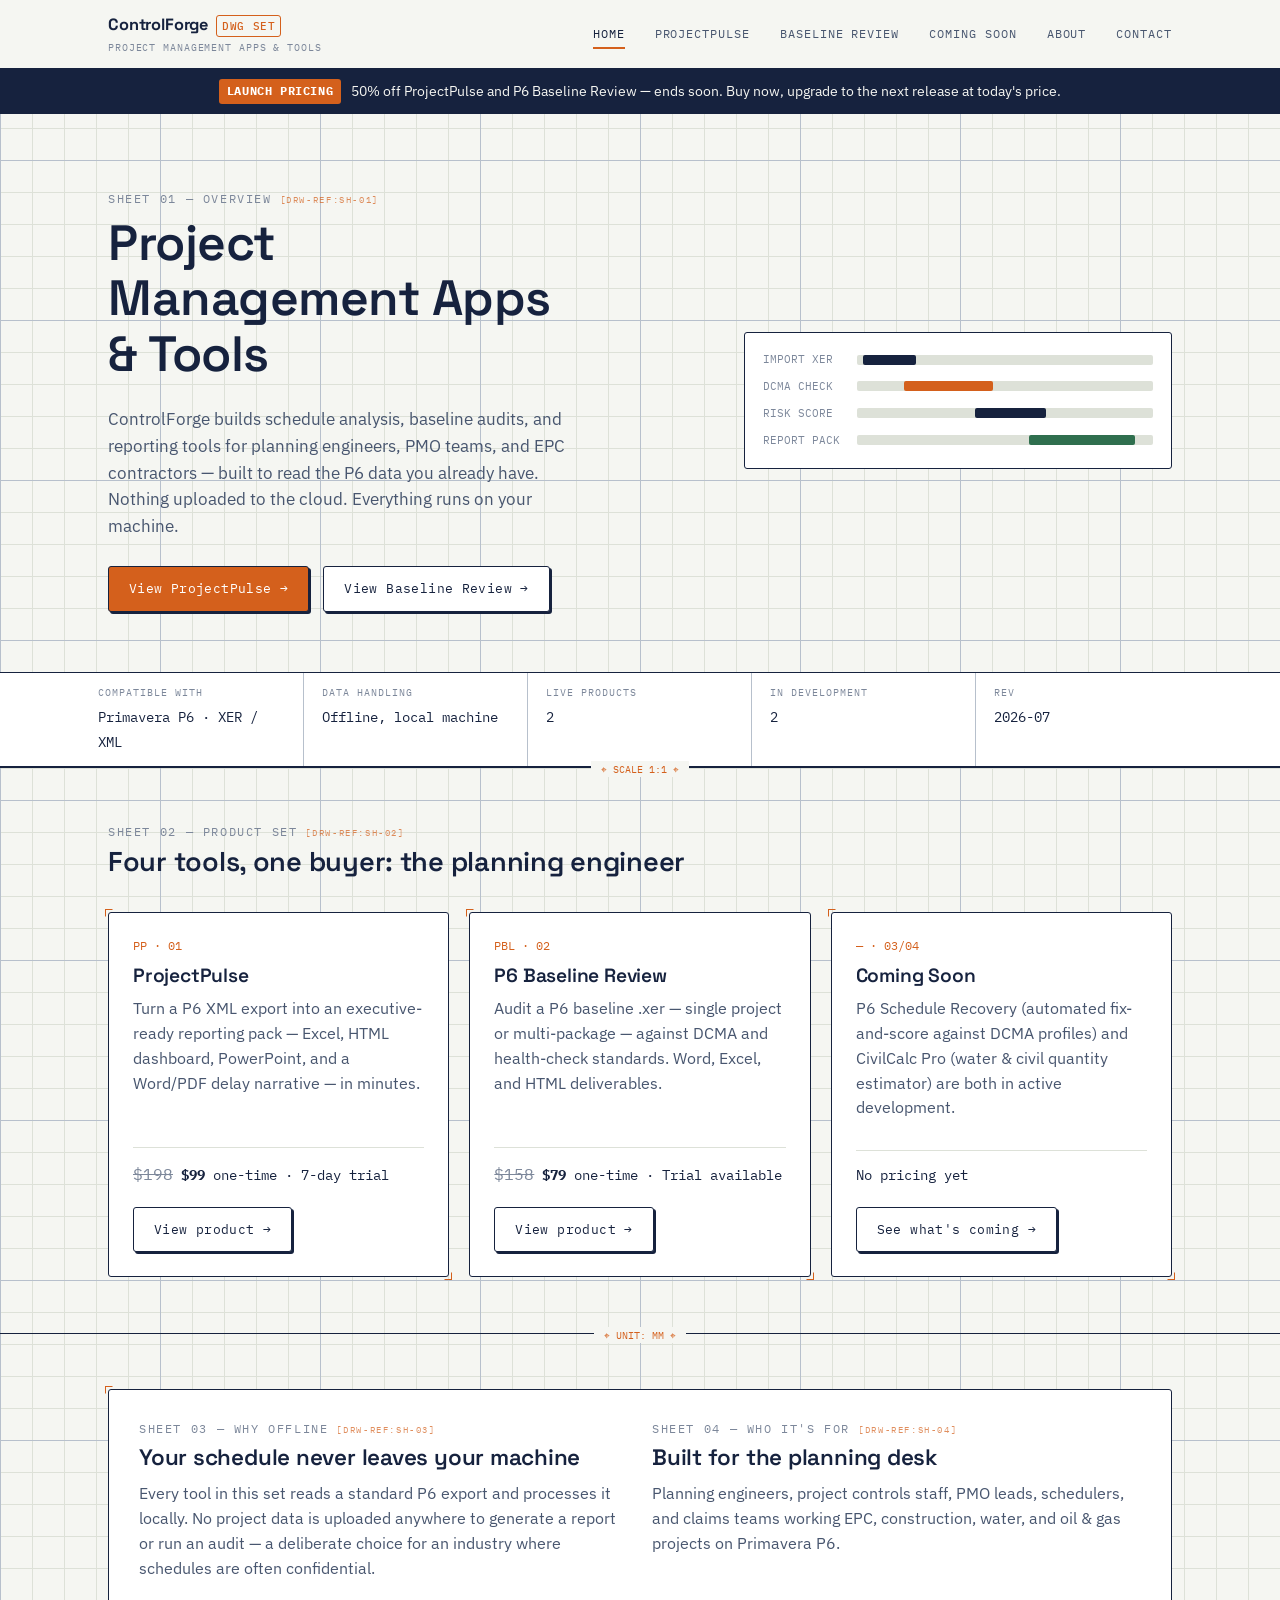
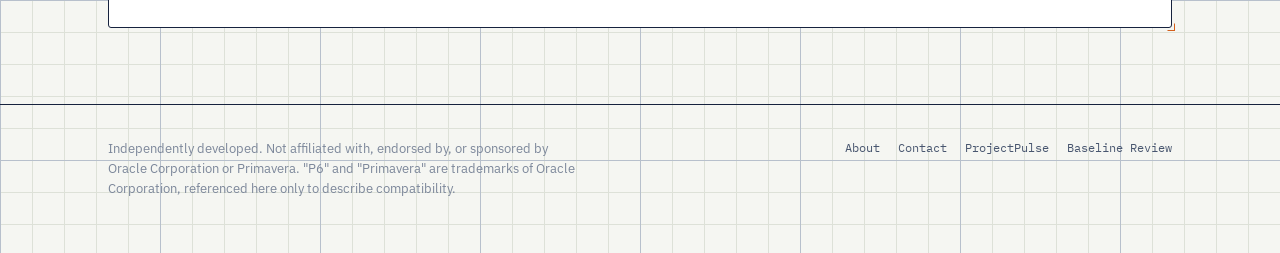
==== index.html @ 37e04826 "Initial commit - ControlForge website v2.0.0" ====
<!doctype html>
<html lang="en">
<head>
<meta charset="utf-8">
<meta name="viewport" content="width=device-width, initial-scale=1">
<title>ControlForge — Project Management Apps & Tools</title>
<meta name="description" content="ControlForge builds project management apps and tools for Primavera P6 planning and cost control engineers — schedule analysis, baseline audits, and reporting. Built by an engineer who uses P6 every day.">
<link rel="preconnect" href="https://fonts.googleapis.com">
<link rel="preconnect" href="https://fonts.gstatic.com" crossorigin>
<link href="https://fonts.googleapis.com/css2?family=Space+Grotesk:wght@500;600;700&family=IBM+Plex+Sans:wght@400;500;600&family=IBM+Plex+Mono:wght@400;500&display=swap" rel="stylesheet">
<link rel="stylesheet" href="assets/styles.css">

<!-- Google Analytics 4 — Measurement ID G-45PFV7MNN1 -->
<script async src="https://www.googletagmanager.com/gtag/js?id=G-45PFV7MNN1"></script>
<script>
  window.dataLayer = window.dataLayer || [];
  function gtag(){dataLayer.push(arguments);}
  gtag('js', new Date());
  gtag('config', 'G-45PFV7MNN1');
</script>
</head>
<body>

<header class="site-header">
  <div class="wrap">
    <div class="brand">
      <a href="index.html" class="wordmark">ControlForge <span class="dwg">DWG SET</span></a>
      <span class="tagline">Project Management Apps &amp; Tools</span>
    </div>
    <button class="nav-toggle" aria-label="Toggle navigation" aria-expanded="false">MENU</button>
    <nav class="nav">
      <a href="index.html" aria-current="page">Home</a>
      <a href="projectpulse.html">ProjectPulse</a>
      <a href="baseline-review.html">Baseline Review</a>
      <a href="coming-soon.html">Coming Soon</a>
      <a href="about.html">About</a>
      <a href="contact.html">Contact</a>
    </nav>
  </div>
</header>

<div class="promo-banner">
  <div class="wrap">
    <strong>Launch pricing</strong>
    <span>50% off ProjectPulse and P6 Baseline Review — ends soon. Buy now, upgrade to the next release at today's price.</span>
  </div>
</div>

<section class="hero">
  <div class="wrap hero-grid">
    <div>
      <span class="eyebrow" data-ref="SH-01">Sheet 01 — Overview</span>
      <h1>Project Management Apps &amp; Tools</h1>
      <p class="lede">ControlForge builds schedule analysis, baseline audits, and reporting tools for planning engineers, PMO teams, and EPC contractors — built to read the P6 data you already have. Nothing uploaded to the cloud. Everything runs on your machine.</p>
      <div class="cta-row">
        <a class="btn btn-primary" href="projectpulse.html">View ProjectPulse →</a>
        <a class="btn btn-ghost" href="baseline-review.html">View Baseline Review →</a>
      </div>
    </div>
    <div class="gantt" aria-hidden="true">
      <div class="gantt-row"><span class="gantt-label">IMPORT XER</span><div class="gantt-track"><div class="gantt-bar" style="left:2%; width:18%;"></div></div></div>
      <div class="gantt-row"><span class="gantt-label">DCMA CHECK</span><div class="gantt-track"><div class="gantt-bar accent" style="left:16%; width:30%;"></div></div></div>
      <div class="gantt-row"><span class="gantt-label">RISK SCORE</span><div class="gantt-track"><div class="gantt-bar" style="left:40%; width:24%;"></div></div></div>
      <div class="gantt-row"><span class="gantt-label">REPORT PACK</span><div class="gantt-track"><div class="gantt-bar live" style="left:58%; width:36%;"></div></div></div>
    </div>
  </div>
</section>

<div class="title-block">
  <div class="wrap">
    <div class="tb-cell">
      <span class="tb-label">Compatible with</span>
      <span class="tb-value">Primavera P6 · XER / XML</span>
    </div>
    <div class="tb-cell">
      <span class="tb-label">Data handling</span>
      <span class="tb-value">Offline, local machine</span>
    </div>
    <div class="tb-cell">
      <span class="tb-label">Live products</span>
      <span class="tb-value">2</span>
    </div>
    <div class="tb-cell">
      <span class="tb-label">In development</span>
      <span class="tb-value">2</span>
    </div>
    <div class="tb-cell">
      <span class="tb-label">Rev</span>
      <span class="tb-value">2026-07</span>
    </div>
  </div>
</div>

<section class="section reveal-on-scroll">
  <div class="wrap">
    <div class="section-head">
      <div>
        <span class="eyebrow" data-ref="SH-02">Sheet 02 — Product set</span>
        <h2>Four tools, one buyer: the planning engineer</h2>
      </div>
    </div>
    <div class="card-grid">

      <div class="card">
        <span class="num">PP · 01</span>
        <h3>ProjectPulse</h3>
        <p>Turn a P6 XML export into an executive-ready reporting pack — Excel, HTML dashboard, PowerPoint, and a Word/PDF delay narrative — in minutes.</p>
        <div class="price"><span class="price-was">$198</span> <strong>$99</strong> one-time · 7-day trial</div>
        <a class="btn btn-ghost" href="projectpulse.html" data-track="tool_card_click" data-tool="projectpulse">View product →</a>
      </div>

      <div class="card">
        <span class="num">PBL · 02</span>
        <h3>P6 Baseline Review</h3>
        <p>Audit a P6 baseline .xer — single project or multi-package — against DCMA and health-check standards. Word, Excel, and HTML deliverables.</p>
        <div class="price"><span class="price-was">$158</span> <strong>$79</strong> one-time · Trial available</div>
        <a class="btn btn-ghost" href="baseline-review.html" data-track="tool_card_click" data-tool="baseline_review">View product →</a>
      </div>

      <div class="card">
        <span class="num">— · 03/04</span>
        <h3>Coming Soon</h3>
        <p>P6 Schedule Recovery (automated fix-and-score against DCMA profiles) and CivilCalc Pro (water &amp; civil quantity estimator) are both in active development.</p>
        <div class="price">No pricing yet</div>
        <a class="btn btn-ghost" href="coming-soon.html">See what's coming →</a>
      </div>

    </div>
  </div>
</section>

<section class="section reveal-on-scroll">
  <div class="wrap">
    <div class="panel two-col">
      <div>
        <span class="eyebrow" data-ref="SH-03">Sheet 03 — Why offline</span>
        <h2 style="font-size:1.4rem;">Your schedule never leaves your machine</h2>
        <p>Every tool in this set reads a standard P6 export and processes it locally. No project data is uploaded anywhere to generate a report or run an audit — a deliberate choice for an industry where schedules are often confidential.</p>
      </div>
      <div>
        <span class="eyebrow" data-ref="SH-04">Sheet 04 — Who it's for</span>
        <h2 style="font-size:1.4rem;">Built for the planning desk</h2>
        <p>Planning engineers, project controls staff, PMO leads, schedulers, and claims teams working EPC, construction, water, and oil &amp; gas projects on Primavera P6.</p>
      </div>
    </div>
  </div>
</section>

<footer class="site-footer">
  <div class="wrap">
    <p class="footer-legal">Independently developed. Not affiliated with, endorsed by, or sponsored by Oracle Corporation or Primavera. "P6" and "Primavera" are trademarks of Oracle Corporation, referenced here only to describe compatibility.</p>
    <nav class="footer-nav">
      <a href="about.html">About</a>
      <a href="contact.html">Contact</a>
      <a href="projectpulse.html">ProjectPulse</a>
      <a href="baseline-review.html">Baseline Review</a>
    </nav>
  </div>
</footer>

<script src="assets/script.js"></script>
</body>
</html>
---- assets/styles.css ----
/* ==========================================================================
   Project Controls Toolkit — design tokens
   Direction: engineering drawing sheet — title blocks, dimension lines,
   grid paper, revision stamps. Built for planning/schedule engineers.
   ========================================================================== */

:root {
  --paper: #f5f6f2;
  --paper-raised: #ffffff;
  --grid-line: #dde1d8;
  --ink: #16223e;
  --ink-soft: #48566f;
  --ink-faint: #7c879a;
  --rule: #b7c0cc;
  --accent: #d4601c;
  --accent-ink: #ffffff;
  --live: #2f6f4e;
  --live-bg: #e7f0ea;
  --flag: #b23a2e;
  --flag-bg: #f6e6e4;
  --dev: #8a6d1f;
  --dev-bg: #f3ecda;

  --display: "Space Grotesk", "IBM Plex Sans", sans-serif;
  --sans: "IBM Plex Sans", sans-serif;
  --mono: "IBM Plex Mono", ui-monospace, monospace;

  --sheet-max: 1120px;
  --radius: 3px;
}

* { box-sizing: border-box; }

html { scroll-behavior: smooth; }

body {
  margin: 0;
  background-color: var(--paper);
  background-image:
    linear-gradient(var(--rule) 1px, transparent 1px),
    linear-gradient(90deg, var(--rule) 1px, transparent 1px),
    linear-gradient(var(--grid-line) 1px, transparent 1px),
    linear-gradient(90deg, var(--grid-line) 1px, transparent 1px);
  background-size: 160px 160px, 160px 160px, 32px 32px, 32px 32px;
  color: var(--ink);
  font-family: var(--sans);
  font-size: 16px;
  line-height: 1.55;
  -webkit-font-smoothing: antialiased;
  position: relative;
}

@media (prefers-reduced-motion: reduce) {
  * { animation: none !important; transition: none !important; scroll-behavior: auto !important; }
}

a { color: inherit; }
img { max-width: 100%; display: block; }

h1, h2, h3, h4 {
  font-family: var(--display);
  font-weight: 600;
  line-height: 1.12;
  margin: 0 0 0.5em;
  letter-spacing: -0.01em;
}

p { margin: 0 0 1em; color: var(--ink-soft); }

.mono { font-family: var(--mono); }

.eyebrow {
  font-family: var(--mono);
  font-size: 0.72rem;
  letter-spacing: 0.14em;
  text-transform: uppercase;
  color: var(--ink-faint);
  display: block;
  margin-bottom: 0.6em;
}

.wrap {
  max-width: var(--sheet-max);
  margin: 0 auto;
  padding: 0 28px;
}

/* -------------------------------------------------------------- header -- */

.site-header {
  border-bottom: 1.5px solid var(--ink);
  background: var(--paper);
  position: sticky;
  top: 0;
  z-index: 40;
}

.site-header .wrap {
  display: flex;
  align-items: center;
  justify-content: space-between;
  min-height: 68px;
  padding-top: 10px;
  padding-bottom: 10px;
}

.brand {
  display: flex;
  flex-direction: column;
  gap: 3px;
}

.tagline {
  font-family: var(--mono);
  font-size: 0.62rem;
  letter-spacing: 0.09em;
  text-transform: uppercase;
  color: var(--ink-faint);
}

.wordmark {
  font-family: var(--display);
  font-weight: 700;
  font-size: 1.02rem;
  text-decoration: none;
  color: var(--ink);
  letter-spacing: -0.01em;
  display: flex;
  align-items: baseline;
  gap: 8px;
}

.wordmark .dwg {
  font-family: var(--mono);
  font-size: 0.66rem;
  font-weight: 500;
  color: var(--accent);
  border: 1px solid var(--accent);
  padding: 2px 5px;
  letter-spacing: 0.06em;
  border-radius: var(--radius);
}

.nav {
  display: flex;
  align-items: center;
  gap: 30px;
}

.nav a {
  font-family: var(--mono);
  font-size: 0.74rem;
  letter-spacing: 0.08em;
  text-transform: uppercase;
  text-decoration: none;
  color: var(--ink-soft);
  padding: 6px 0;
  position: relative;
  transition: color 0.2s ease;
}

.nav a::after {
  content: "";
  position: absolute;
  bottom: 0;
  left: 0;
  width: 100%;
  height: 2px;
  background-color: var(--accent);
  transform: scaleX(0);
  transform-origin: bottom right;
  transition: transform 0.25s cubic-bezier(0.4, 0, 0.2, 1);
}

.nav a:hover {
  color: var(--ink);
}

.nav a:hover::after,
.nav a[aria-current="page"]::after {
  transform: scaleX(1);
  transform-origin: bottom left;
}

.nav a[aria-current="page"] {
  color: var(--ink);
}

.nav-toggle {
  display: none;
  background: none;
  border: 1.5px solid var(--ink);
  border-radius: var(--radius);
  padding: 8px 10px;
  font-family: var(--mono);
  font-size: 0.75rem;
  cursor: pointer;
}

@media (max-width: 760px) {
  .nav-toggle { display: block; }
  .nav {
    position: absolute;
    top: 100%;
    left: 0;
    right: 0;
    background: var(--paper-raised);
    border-bottom: 1.5px solid var(--ink);
    flex-direction: column;
    align-items: flex-start;
    gap: 0;
    padding: 6px 28px 16px;
    display: none;
  }
  .nav.open { display: flex; }
  .nav a { padding: 10px 0; width: 100%; border-bottom: 1px solid var(--grid-line); }
}

/* --------------------------------------------------------- title block -- */
/* the signature element: repurposes a CAD/drawing title block as a status
   strip, carrying real per-page metadata rather than decoration. */

.title-block {
  border-top: 1.5px solid var(--ink);
  border-bottom: 1.5px solid var(--ink);
  background: var(--paper-raised);
}

.title-block .wrap {
  display: grid;
  grid-template-columns: repeat(5, 1fr);
  padding: 0;
}

.tb-cell {
  padding: 12px 18px;
  border-right: 1px solid var(--rule);
}
.tb-cell:last-child { border-right: none; }

.tb-cell .tb-label {
  display: block;
  font-family: var(--mono);
  font-size: 0.62rem;
  letter-spacing: 0.1em;
  text-transform: uppercase;
  color: var(--ink-faint);
  margin-bottom: 4px;
}

.tb-cell .tb-value {
  font-family: var(--mono);
  font-size: 0.86rem;
  color: var(--ink);
}

.status-pill {
  display: inline-flex;
  align-items: center;
  gap: 6px;
  font-family: var(--mono);
  font-size: 0.7rem;
  letter-spacing: 0.06em;
  text-transform: uppercase;
  padding: 2px 8px 3px;
  border-radius: var(--radius);
}
.status-pill.live { background: var(--live-bg); color: var(--live); }
.status-pill.dev { background: var(--dev-bg); color: var(--dev); }
.status-pill::before {
  content: "";
  width: 6px;
  height: 6px;
  border-radius: 50%;
  background: currentColor;
}

@media (max-width: 760px) {
  .title-block .wrap { grid-template-columns: repeat(2, 1fr); }
  .tb-cell:nth-child(odd) { border-right: 1px solid var(--rule); }
}

/* -------------------------------------------------------------- hero  -- */

.hero {
  padding: 76px 0 60px;
  position: relative;
}

.hero-grid {
  display: grid;
  grid-template-columns: 1.15fr 0.85fr;
  gap: 56px;
  align-items: center;
}

@media (max-width: 860px) {
  .hero-grid { grid-template-columns: 1fr; }
}

.hero h1 {
  font-size: clamp(2.1rem, 4.2vw, 3.1rem);
  max-width: 15ch;
}

.hero .lede {
  font-size: 1.08rem;
  max-width: 46ch;
  color: var(--ink-soft);
}

.cta-row {
  display: flex;
  gap: 14px;
  flex-wrap: wrap;
  margin-top: 26px;
}

.btn {
  font-family: var(--mono);
  font-size: 0.8rem;
  letter-spacing: 0.03em;
  text-decoration: none;
  padding: 12px 20px;
  border-radius: var(--radius);
  display: inline-flex;
  align-items: center;
  gap: 8px;
  border: 1.5px solid var(--ink);
  transition: transform 0.1s ease, box-shadow 0.1s ease, background-color 0.2s ease;
  position: relative;
  box-shadow: 2px 2px 0px var(--ink);
}

.btn:hover {
  transform: translate(-1px, -1px);
  box-shadow: 4px 4px 0px var(--ink);
}

.btn:active {
  transform: translate(1px, 1px);
  box-shadow: 1px 1px 0px var(--ink);
}

.btn-primary {
  background: var(--accent);
  border-color: var(--ink);
  color: var(--accent-ink);
}

.btn-primary:hover {
  background: #e2712d;
}

.btn-ghost {
  background: var(--paper-raised);
  color: var(--ink);
}

.btn-ghost:hover {
  background: var(--paper);
}

/* ---------------------------------------------------------- gantt art -- */
/* decorative schedule bars used on the hero — the visual vernacular of
   the subject matter (P6 schedules) rather than a generic illustration */

.gantt {
  border: 1.5px solid var(--ink);
  background: var(--paper-raised);
  border-radius: var(--radius);
  padding: 18px 18px 20px;
}

.gantt-row {
  display: grid;
  grid-template-columns: 84px 1fr;
  align-items: center;
  gap: 10px;
  margin-bottom: 10px;
}

.gantt-row:last-child { margin-bottom: 0; }

.gantt-label {
  font-family: var(--mono);
  font-size: 0.68rem;
  color: var(--ink-faint);
}

.gantt-track {
  height: 10px;
  background: var(--grid-line);
  border-radius: 2px;
  position: relative;
  overflow: hidden;
}

.gantt-bar {
  position: absolute;
  top: 0;
  bottom: 0;
  border-radius: 2px;
  background: var(--ink);
}

.gantt-bar.accent { background: var(--accent); }
.gantt-bar.live { background: var(--live); }

/* --------------------------------------------------------------- grid -- */

.section {
  padding: 56px 0;
  border-top: 1px solid var(--grid-line);
}

.section-head {
  display: flex;
  justify-content: space-between;
  align-items: flex-end;
  gap: 24px;
  margin-bottom: 34px;
  flex-wrap: wrap;
}

.section-head h2 {
  font-size: 1.7rem;
  margin: 0;
}

.card-grid {
  display: grid;
  grid-template-columns: repeat(3, 1fr);
  gap: 20px;
}

@media (max-width: 900px) {
  .card-grid { grid-template-columns: 1fr; }
}

.card {
  border: 1.5px solid var(--ink);
  background: var(--paper-raised);
  border-radius: var(--radius);
  padding: 24px;
  display: flex;
  flex-direction: column;
  min-height: 100%;
}

.card .num {
  font-family: var(--mono);
  font-size: 0.72rem;
  color: var(--accent);
  margin-bottom: 10px;
}

.card h3 { font-size: 1.2rem; margin-bottom: 10px; }

.card p { flex-grow: 1; }

.card .price {
  font-family: var(--mono);
  font-size: 0.86rem;
  color: var(--ink);
  margin: 14px 0 16px;
  padding-top: 14px;
  border-top: 1px solid var(--grid-line);
}

.card .btn { align-self: flex-start; margin-top: 4px; }

/* --------------------------------------------------------- feature list -- */

.feature-list {
  list-style: none;
  margin: 0;
  padding: 0;
  display: grid;
  gap: 0;
}

.feature-list li {
  display: grid;
  grid-template-columns: 34px 1fr;
  gap: 14px;
  padding: 16px 0;
  border-bottom: 1px solid var(--grid-line);
}

.feature-list li:first-child { border-top: 1px solid var(--grid-line); }

.feature-list .leader {
  font-family: var(--mono);
  font-size: 0.78rem;
  color: var(--accent);
  padding-top: 2px;
}

.feature-list strong { color: var(--ink); display: block; margin-bottom: 2px; }
.feature-list span { color: var(--ink-soft); font-size: 0.94rem; }

/* -------------------------------------------------------------- panel -- */

.panel {
  border: 1.5px solid var(--ink);
  background: var(--paper-raised);
  border-radius: var(--radius);
  padding: 30px;
}

.two-col {
  display: grid;
  grid-template-columns: 1fr 1fr;
  gap: 24px;
}

@media (max-width: 760px) {
  .two-col { grid-template-columns: 1fr; }
}

.notice {
  border: 1px solid var(--flag);
  background: var(--flag-bg);
  color: #6f251d;
  border-radius: var(--radius);
  padding: 14px 16px;
  font-size: 0.92rem;
}

.notice strong { color: #6f251d; }

/* ----------------------------------------------------------- promo bar -- */

.promo-banner {
  background: var(--ink);
  color: var(--paper);
}

.promo-banner .wrap {
  display: flex;
  align-items: center;
  justify-content: center;
  gap: 10px;
  padding: 10px 28px;
  flex-wrap: wrap;
  text-align: center;
}

.promo-banner strong {
  font-family: var(--mono);
  font-size: 0.76rem;
  letter-spacing: 0.05em;
  text-transform: uppercase;
  background: var(--accent);
  color: var(--accent-ink);
  padding: 3px 8px;
  border-radius: var(--radius);
}

.promo-banner span {
  font-size: 0.88rem;
}

.promo-banner a {
  text-decoration: underline;
  color: var(--paper);
}

/* -------------------------------------------------------- price block -- */

.price-block {
  display: flex;
  align-items: baseline;
  gap: 10px;
  flex-wrap: wrap;
}

.price-was {
  font-family: var(--mono);
  font-size: 1rem;
  color: var(--ink-faint);
  text-decoration: line-through;
}

.price-now {
  font-family: var(--mono);
  font-size: 1.6rem;
  font-weight: 500;
  color: var(--ink);
}

.price-off {
  font-family: var(--mono);
  font-size: 0.72rem;
  letter-spacing: 0.06em;
  text-transform: uppercase;
  background: var(--live-bg);
  color: var(--live);
  padding: 3px 8px;
  border-radius: var(--radius);
}

.upgrade-badge {
  border: 1px dashed var(--rule);
  border-radius: var(--radius);
  padding: 12px 14px;
  font-size: 0.88rem;
  color: var(--ink-soft);
  margin-top: 14px;
  background: var(--paper);
}

.upgrade-badge strong { color: var(--ink); }

/* ---------------------------------------------------------- downloads -- */

.download-row {
  display: flex;
  gap: 14px;
  flex-wrap: wrap;
  margin: 16px 0;
}

.download-btn {
  display: flex;
  align-items: center;
  gap: 10px;
  border: 1.5px solid var(--ink);
  border-radius: var(--radius);
  padding: 12px 18px;
  text-decoration: none;
  color: var(--ink);
  min-width: 220px;
}

.download-btn:hover { background: var(--paper); }

.download-btn .dl-label {
  display: block;
  font-family: var(--mono);
  font-size: 0.62rem;
  letter-spacing: 0.08em;
  text-transform: uppercase;
  color: var(--ink-faint);
}

.download-btn .dl-name {
  display: block;
  font-family: var(--display);
  font-weight: 600;
  font-size: 0.98rem;
}

/* ------------------------------------------------------- version table -- */

.version-compare {
  display: grid;
  grid-template-columns: 1fr 1fr;
  gap: 20px;
}

@media (max-width: 760px) {
  .version-compare { grid-template-columns: 1fr; }
}

.version-col {
  border: 1.5px solid var(--ink);
  border-radius: var(--radius);
  background: var(--paper-raised);
  padding: 22px;
}

.version-col .v-head {
  display: flex;
  align-items: center;
  justify-content: space-between;
  margin-bottom: 14px;
  padding-bottom: 12px;
  border-bottom: 1px solid var(--grid-line);
}

.version-col .v-head h3 {
  font-size: 1.02rem;
  margin: 0;
}

.version-col ul {
  list-style: none;
  margin: 0;
  padding: 0;
}

.version-col li {
  font-size: 0.92rem;
  color: var(--ink-soft);
  padding: 8px 0 8px 20px;
  position: relative;
  border-bottom: 1px solid var(--grid-line);
}

.version-col li:last-child { border-bottom: none; }

.version-col li::before {
  content: "—";
  position: absolute;
  left: 0;
  color: var(--ink-faint);
}

.version-col.next li::before { content: "+"; color: var(--accent); }

.version-note {
  font-size: 0.82rem;
  color: var(--ink-faint);
  margin-top: 12px;
}

/* ----------------------------------------------------------- media -- */

.video-slot {
  border: 1.5px dashed var(--rule);
  border-radius: var(--radius);
  background: var(--paper-raised);
  aspect-ratio: 16 / 9;
  display: flex;
  flex-direction: column;
  align-items: center;
  justify-content: center;
  gap: 10px;
  color: var(--ink-faint);
}

.video-slot iframe {
  width: 100%;
  height: 100%;
  border: none;
  border-radius: var(--radius);
}

.video-slot .play-icon {
  width: 46px;
  height: 46px;
  border-radius: 50%;
  border: 1.5px solid var(--ink-faint);
  display: flex;
  align-items: center;
  justify-content: center;
}

.video-slot .play-icon::after {
  content: "";
  border-style: solid;
  border-width: 8px 0 8px 13px;
  border-color: transparent transparent transparent var(--ink-faint);
  margin-left: 3px;
}

.video-slot .slot-label {
  font-family: var(--mono);
  font-size: 0.74rem;
  letter-spacing: 0.04em;
  text-align: center;
  max-width: 32ch;
}

.screenshot-grid {
  display: grid;
  grid-template-columns: repeat(3, 1fr);
  gap: 16px;
  margin-top: 16px;
}

@media (max-width: 760px) {
  .screenshot-grid { grid-template-columns: 1fr; }
}

.screenshot-slot {
  border: 1.5px dashed var(--rule);
  border-radius: var(--radius);
  background: var(--paper-raised);
  aspect-ratio: 4 / 3;
  display: flex;
  align-items: center;
  justify-content: center;
  padding: 16px;
  overflow: hidden;
}

.screenshot-slot img {
  width: 100%;
  height: 100%;
  object-fit: cover;
  border-radius: 2px;
}

.screenshot-slot .slot-label {
  font-family: var(--mono);
  font-size: 0.7rem;
  letter-spacing: 0.03em;
  color: var(--ink-faint);
  text-align: center;
}

.media-note {
  font-size: 0.82rem;
  color: var(--ink-faint);
  margin-top: 14px;
}

/* -------------------------------------------------------------- footer -- */

.site-footer {
  border-top: 1.5px solid var(--ink);
  padding: 34px 0 40px;
  margin-top: 20px;
}

.site-footer .wrap {
  display: flex;
  justify-content: space-between;
  gap: 20px;
  flex-wrap: wrap;
}

.footer-legal {
  font-size: 0.82rem;
  color: var(--ink-faint);
  max-width: 60ch;
}

.footer-nav {
  display: flex;
  gap: 18px;
  flex-wrap: wrap;
}

.footer-nav a {
  font-family: var(--mono);
  font-size: 0.74rem;
  text-decoration: none;
  color: var(--ink-soft);
}

.footer-nav a:hover { color: var(--accent); }

/* --------------------------------------------------------------- misc -- */

.stamp {
  display: inline-block;
  font-family: var(--mono);
  font-size: 0.68rem;
  letter-spacing: 0.08em;
  text-transform: uppercase;
  border: 1.5px solid var(--flag);
  color: var(--flag);
  padding: 4px 9px;
  border-radius: var(--radius);
  transform: rotate(-2deg);
}

.form-field {
  display: block;
  margin-bottom: 16px;
}

.form-field label {
  display: block;
  font-family: var(--mono);
  font-size: 0.72rem;
  letter-spacing: 0.06em;
  text-transform: uppercase;
  color: var(--ink-faint);
  margin-bottom: 6px;
}

.form-field input,
.form-field textarea {
  width: 100%;
  border: 1.5px solid var(--rule);
  border-radius: var(--radius);
  padding: 10px 12px;
  font-family: var(--sans);
  font-size: 0.95rem;
  background: var(--paper-raised);
  color: var(--ink);
}

.form-field input:focus,
.form-field textarea:focus,
a:focus-visible,
button:focus-visible {
  outline: 2.5px solid var(--accent);
  outline-offset: 2px;
}

/* Corner Marks for CAD Aesthetics */
.card, .panel {
  position: relative;
  transition: border-color 0.2s cubic-bezier(0.4, 0, 0.2, 1), box-shadow 0.2s cubic-bezier(0.4, 0, 0.2, 1);
}

.card:hover, .panel:hover {
  border-color: var(--accent);
  box-shadow: 4px 4px 0px rgba(212, 96, 28, 0.15);
}

.card::before, .card::after,
.panel::before, .panel::after {
  content: "";
  position: absolute;
  width: 6px;
  height: 6px;
  pointer-events: none;
  transition: transform 0.2s cubic-bezier(0.4, 0, 0.2, 1), border-color 0.2s ease;
  border: 1px solid transparent;
}

/* top-left corner marks */
.card::before, .panel::before {
  top: -4px;
  left: -4px;
  border-top-color: var(--accent);
  border-left-color: var(--accent);
}

/* bottom-right corner marks */
.card::after, .panel::after {
  bottom: -4px;
  right: -4px;
  border-bottom-color: var(--accent);
  border-right-color: var(--accent);
}

.card:hover::before, .panel:hover::before {
  transform: translate(-2px, -2px);
}

.card:hover::after, .panel:hover::after {
  transform: translate(2px, 2px);
}

/* Coordinate indicators A1 / B2 margins on sheets */
.eyebrow {
  position: relative;
}
.eyebrow::after {
  content: "[DRW-REF:" attr(data-ref) "]";
  font-size: 0.55rem;
  color: var(--accent);
  margin-left: 8px;
  opacity: 0.7;
}

/* CAD Divider line (replaces simple border-top on sections) */
.section {
  position: relative;
  border-top: none;
}
.section::before {
  content: "";
  position: absolute;
  top: 0;
  left: 0;
  right: 0;
  height: 1px;
  background: var(--ink);
}
/* Dimension line tick effects on sections */
.section::after {
  content: "✦";
  position: absolute;
  top: -6px;
  left: 50%;
  transform: translateX(-50%);
  background: var(--paper);
  padding: 0 10px;
  font-size: 0.65rem;
  color: var(--accent);
  font-family: var(--mono);
}

/* Section specific markings */
.section:nth-of-type(even)::after {
  content: "⌖ SCALE 1:1 ⌖";
}
.section:nth-of-type(odd)::after {
  content: "⌖ UNIT: MM ⌖";
}

/* Mockup CSS for beautiful technical screenshots fallbacks */
.screenshot-slot {
  position: relative;
  overflow: hidden;
  display: flex;
  flex-direction: column;
  align-items: center;
  justify-content: center;
  border: 1.5px dashed var(--rule);
  background: var(--paper-raised);
  border-radius: var(--radius);
  aspect-ratio: 4 / 3;
  padding: 16px;
  transition: border-color 0.2s ease, transform 0.2s ease;
}

.screenshot-slot:hover {
  border-color: var(--accent);
  transform: translateY(-2px);
}

.screenshot-slot img {
  position: absolute;
  top: 0;
  left: 0;
  width: 100%;
  height: 100%;
  object-fit: cover;
  z-index: 5;
}

.mockup {
  width: 100%;
  height: calc(100% - 20px);
  background: var(--paper);
  border: 1.5px solid var(--ink);
  border-radius: var(--radius);
  display: flex;
  flex-direction: column;
  overflow: hidden;
  margin-bottom: 8px;
  box-shadow: 3px 3px 0px var(--ink);
  font-family: var(--mono);
  position: relative;
}

.mockup-header {
  background: var(--ink);
  color: var(--paper);
  padding: 4px 8px;
  font-size: 0.55rem;
  display: flex;
  align-items: center;
  gap: 6px;
  border-bottom: 1.5px solid var(--ink);
  letter-spacing: 0.05em;
  text-transform: uppercase;
  font-weight: 600;
}

.mockup-dot {
  width: 5px;
  height: 5px;
  border-radius: 50%;
  background: var(--paper);
  opacity: 0.7;
}

.mockup-title {
  overflow: hidden;
  text-overflow: ellipsis;
  white-space: nowrap;
}

.mockup-body {
  padding: 8px;
  flex-grow: 1;
  display: flex;
  flex-direction: column;
  justify-content: space-between;
  background: var(--paper-raised);
}

/* Stats Mockup */
.mockup-stats {
  display: grid;
  grid-template-columns: repeat(3, 1fr);
  gap: 4px;
}
.m-stat {
  border: 1px solid var(--grid-line);
  padding: 3px;
  border-radius: 2px;
  text-align: center;
  background: var(--paper);
}
.m-lbl {
  display: block;
  font-size: 0.45rem;
  color: var(--ink-faint);
  text-transform: uppercase;
}
.m-val {
  font-size: 0.65rem;
  font-weight: 700;
}
.accent-text { color: var(--accent); }
.live-text { color: var(--live); }
.flag-text { color: var(--flag); }

.mockup-chart {
  display: flex;
  flex-direction: column;
  gap: 5px;
  margin-top: 4px;
}
.mockup-chart-bar {
  height: 6px;
  border-radius: 2px;
  border: 1px solid var(--ink);
}

/* Excel Mockup */
.excel-logo {
  background: #107c41;
  color: white;
  padding: 0px 3px;
  border-radius: 1px;
  font-weight: bold;
  font-size: 0.5rem;
}
.excel-grid {
  display: flex;
  flex-direction: column;
  gap: 2px;
  font-size: 0.5rem;
}
.excel-row {
  display: grid;
  grid-template-columns: 24px 1fr 22px 22px;
  gap: 3px;
  padding: 1px 2px;
  border-bottom: 1px solid var(--grid-line);
  text-align: left;
}
.excel-hdr {
  font-weight: bold;
  background: var(--paper);
  border-bottom: 1px solid var(--ink);
}

/* Word Mockup */
.word-logo {
  background: #185abd;
  color: white;
  padding: 0px 3px;
  border-radius: 1px;
  font-weight: bold;
  font-size: 0.5rem;
}
.document-page {
  display: flex;
  flex-direction: column;
  gap: 3px;
  text-align: left;
}
.doc-title-block {
  border-bottom: 1px solid var(--ink);
  padding-bottom: 1px;
  margin-bottom: 2px;
}
.doc-eyebrow {
  font-size: 0.4rem;
  color: var(--ink-faint);
  display: block;
}
.doc-title {
  font-size: 0.5rem;
  font-weight: bold;
  display: block;
}
.doc-text-line {
  height: 3px;
  background: var(--grid-line);
  border-radius: 1px;
}
.doc-highlight-box {
  background: var(--flag-bg);
  border: 1px dashed var(--flag);
  color: #6f251d;
  font-size: 0.45rem;
  padding: 2px;
  margin-top: 2px;
  border-radius: 2px;
}

/* DCMA Mockup */
.dcma-list {
  display: flex;
  flex-direction: column;
  gap: 3px;
  font-size: 0.5rem;
  text-align: left;
}
.dcma-item {
  display: flex;
  justify-content: space-between;
  align-items: center;
  padding: 2px;
  border: 1px solid var(--grid-line);
  background: var(--paper);
  border-radius: 2px;
}
.badge {
  font-size: 0.4rem;
  font-weight: bold;
  padding: 1px 2px;
  border-radius: 2px;
}
.badge-pass {
  background: var(--live-bg);
  color: var(--live);
}
.badge-fail {
  background: var(--flag-bg);
  color: var(--flag);
}

/* Risk Mockup */
.risk-matrix {
  display: grid;
  grid-template-columns: repeat(2, 1fr);
  gap: 3px;
  flex-grow: 1;
}
.risk-cell {
  border: 1px solid var(--ink);
  border-radius: 2px;
  display: flex;
  align-items: center;
  justify-content: center;
  font-size: 0.45rem;
  padding: 3px 1px;
  text-align: center;
  font-weight: bold;
}
.risk-cell.high { background: var(--flag-bg); color: var(--flag); }
.risk-cell.medium { background: var(--dev-bg); color: var(--dev); }
.risk-cell.low { background: var(--live-bg); color: var(--live); }

/* Output Bundle Mockup */
.bundle-visual {
  display: flex;
  justify-content: center;
  align-items: center;
  gap: 6px;
  flex-grow: 1;
}
.bv-card {
  width: 26px;
  height: 34px;
  border: 1px solid var(--ink);
  border-radius: 2px;
  display: flex;
  align-items: center;
  justify-content: center;
  font-size: 0.45rem;
  font-weight: bold;
  box-shadow: 1px 1px 0 var(--ink);
}
.doc-mini { background: #eef2fa; color: #185abd; border-color: #185abd; }
.xls-mini { background: #eff7f2; color: #107c41; border-color: #107c41; }
.html-mini { background: #fdf5f0; color: #d4601c; border-color: #d4601c; }

/* Scroll Reveal classes */
.reveal-on-scroll {
  opacity: 0;
  transform: translateY(20px);
  transition: opacity 0.6s cubic-bezier(0.2, 0.8, 0.2, 1), transform 0.6s cubic-bezier(0.2, 0.8, 0.2, 1);
}
.reveal-on-scroll.revealed {
  opacity: 1;
  transform: translateY(0);
}
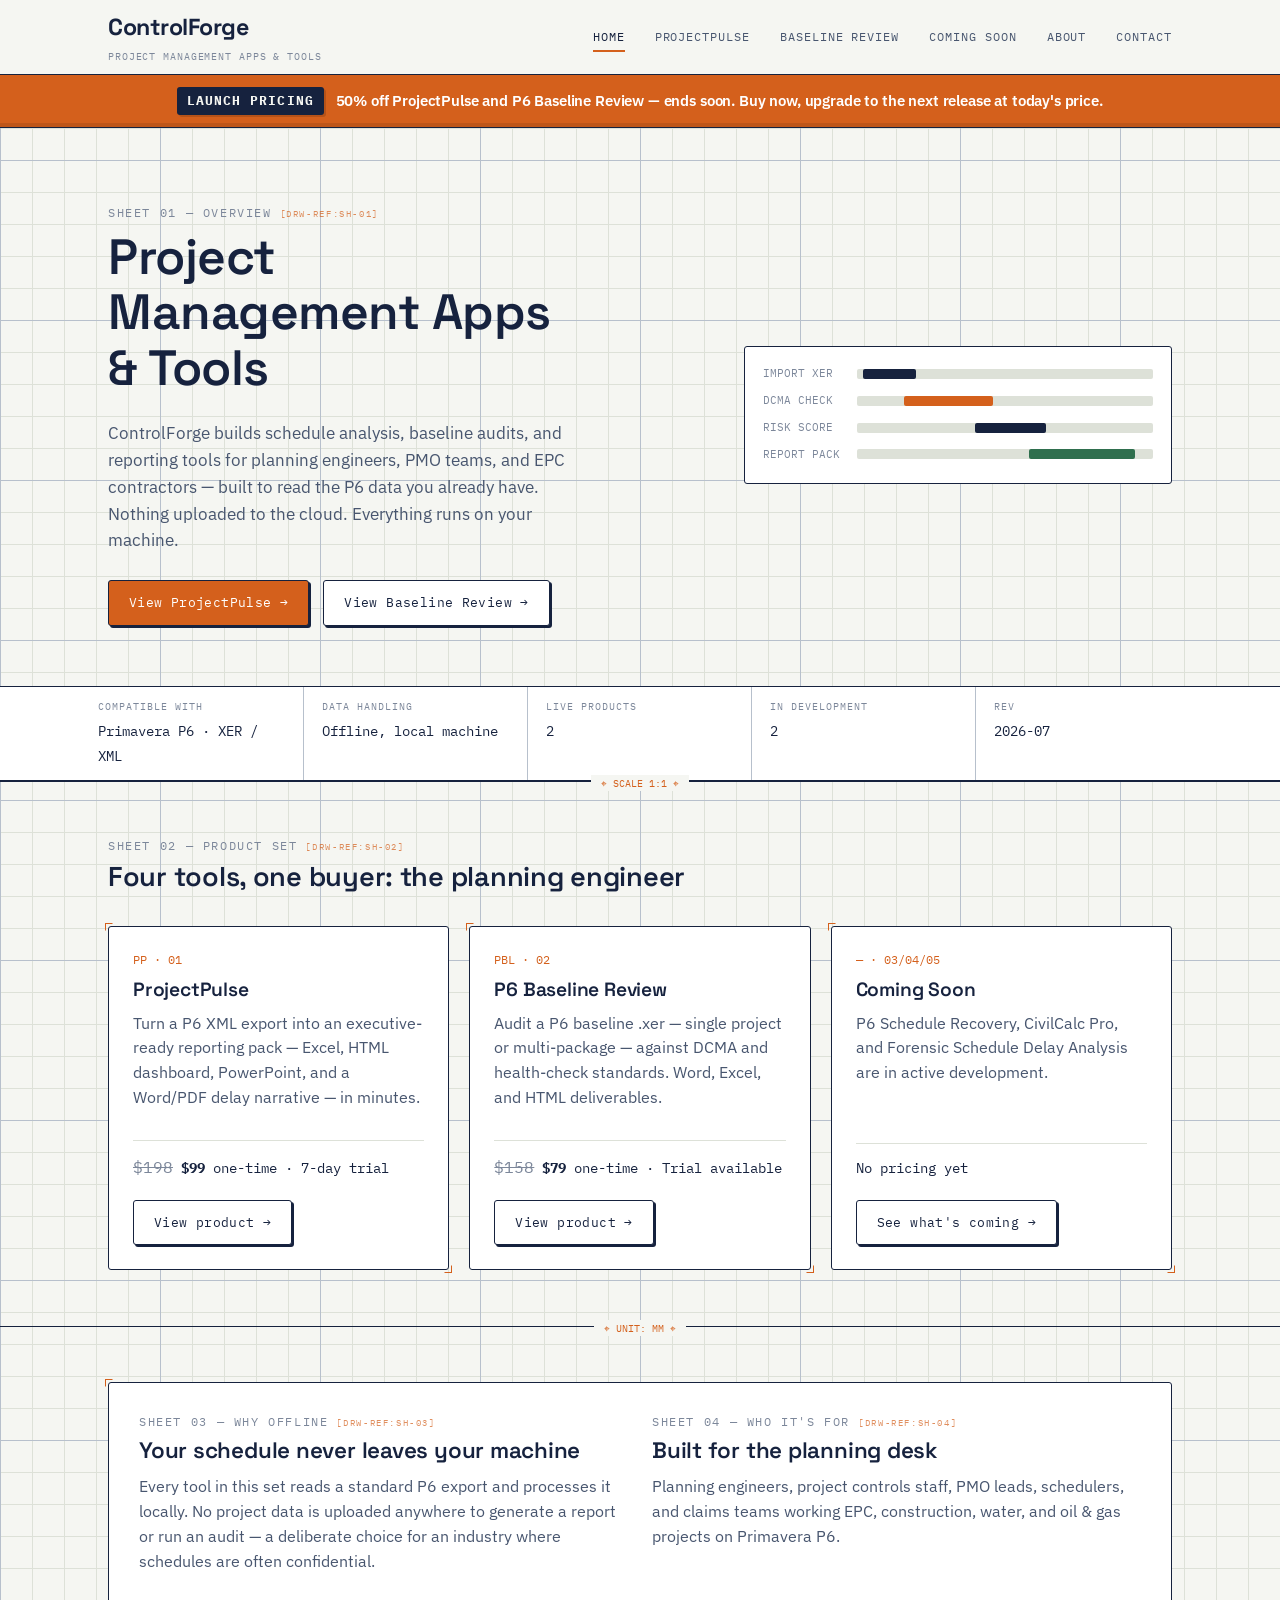
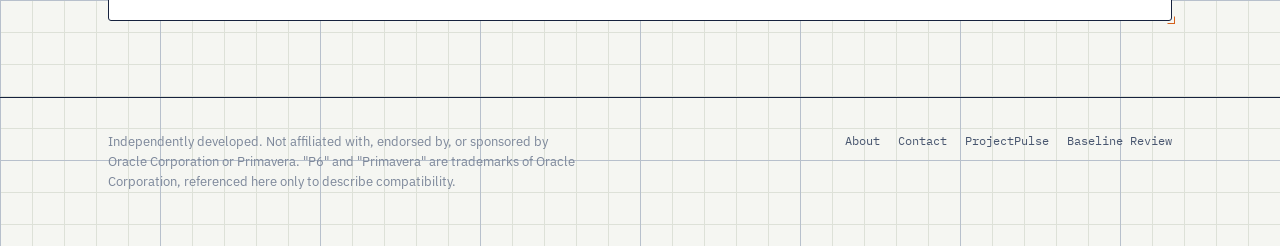
==== commit 53cf23cf: "Update design, update ProjectPulse features for v3, remove DWG SET, add Forensic Delay Analysis tool" ====
--- a/index.html
+++ b/index.html
@@ -24,7 +24,7 @@
 <header class="site-header">
   <div class="wrap">
     <div class="brand">
-      <a href="index.html" class="wordmark">ControlForge <span class="dwg">DWG SET</span></a>
+      <a href="index.html" class="wordmark">ControlForge</a>
       <span class="tagline">Project Management Apps &amp; Tools</span>
     </div>
     <button class="nav-toggle" aria-label="Toggle navigation" aria-expanded="false">MENU</button>
@@ -118,9 +118,9 @@
       </div>
 
       <div class="card">
-        <span class="num">— · 03/04</span>
+        <span class="num">— · 03/04/05</span>
         <h3>Coming Soon</h3>
-        <p>P6 Schedule Recovery (automated fix-and-score against DCMA profiles) and CivilCalc Pro (water &amp; civil quantity estimator) are both in active development.</p>
+        <p>P6 Schedule Recovery, CivilCalc Pro, and Forensic Schedule Delay Analysis are in active development.</p>
         <div class="price">No pricing yet</div>
         <a class="btn btn-ghost" href="coming-soon.html">See what's coming →</a>
       </div>
--- a/assets/styles.css
+++ b/assets/styles.css
@@ -121,24 +121,17 @@
 .wordmark {
   font-family: var(--display);
   font-weight: 700;
-  font-size: 1.02rem;
+  font-size: 1.45rem;
   text-decoration: none;
   color: var(--ink);
-  letter-spacing: -0.01em;
-  display: flex;
-  align-items: baseline;
-  gap: 8px;
-}
-
-.wordmark .dwg {
-  font-family: var(--mono);
-  font-size: 0.66rem;
-  font-weight: 500;
+  letter-spacing: -0.02em;
+  display: inline-flex;
+  align-items: center;
+  transition: color 0.2s ease;
+}
+
+.wordmark:hover {
   color: var(--accent);
-  border: 1px solid var(--accent);
-  padding: 2px 5px;
-  letter-spacing: 0.06em;
-  border-radius: var(--radius);
 }
 
 .nav {
@@ -533,38 +526,44 @@
 /* ----------------------------------------------------------- promo bar -- */
 
 .promo-banner {
+  background: var(--accent);
+  color: var(--accent-ink);
+  border-bottom: 1.5px solid var(--ink);
+  font-weight: 600;
+  box-shadow: inset 0 -4px 0 rgba(0, 0, 0, 0.1);
+}
+
+.promo-banner .wrap {
+  display: flex;
+  align-items: center;
+  justify-content: center;
+  gap: 12px;
+  padding: 12px 28px;
+  flex-wrap: wrap;
+  text-align: center;
+}
+
+.promo-banner strong {
+  font-family: var(--mono);
+  font-size: 0.8rem;
+  letter-spacing: 0.08em;
+  text-transform: uppercase;
   background: var(--ink);
   color: var(--paper);
-}
-
-.promo-banner .wrap {
-  display: flex;
-  align-items: center;
-  justify-content: center;
-  gap: 10px;
-  padding: 10px 28px;
-  flex-wrap: wrap;
-  text-align: center;
-}
-
-.promo-banner strong {
-  font-family: var(--mono);
-  font-size: 0.76rem;
-  letter-spacing: 0.05em;
-  text-transform: uppercase;
-  background: var(--accent);
-  color: var(--accent-ink);
-  padding: 3px 8px;
-  border-radius: var(--radius);
+  padding: 4px 10px;
+  border-radius: var(--radius);
+  box-shadow: 2px 2px 0px rgba(0, 0, 0, 0.15);
 }
 
 .promo-banner span {
-  font-size: 0.88rem;
+  font-size: 0.95rem;
+  letter-spacing: -0.01em;
 }
 
 .promo-banner a {
   text-decoration: underline;
-  color: var(--paper);
+  color: var(--accent-ink);
+  font-weight: 700;
 }
 
 /* -------------------------------------------------------- price block -- */
@@ -592,13 +591,16 @@
 
 .price-off {
   font-family: var(--mono);
-  font-size: 0.72rem;
+  font-size: 0.8rem;
   letter-spacing: 0.06em;
   text-transform: uppercase;
-  background: var(--live-bg);
-  color: var(--live);
-  padding: 3px 8px;
-  border-radius: var(--radius);
+  background: var(--flag-bg);
+  color: var(--flag);
+  border: 1.5px solid var(--flag);
+  padding: 4px 10px;
+  border-radius: var(--radius);
+  font-weight: bold;
+  box-shadow: 2px 2px 0 var(--ink);
 }
 
 .upgrade-badge {
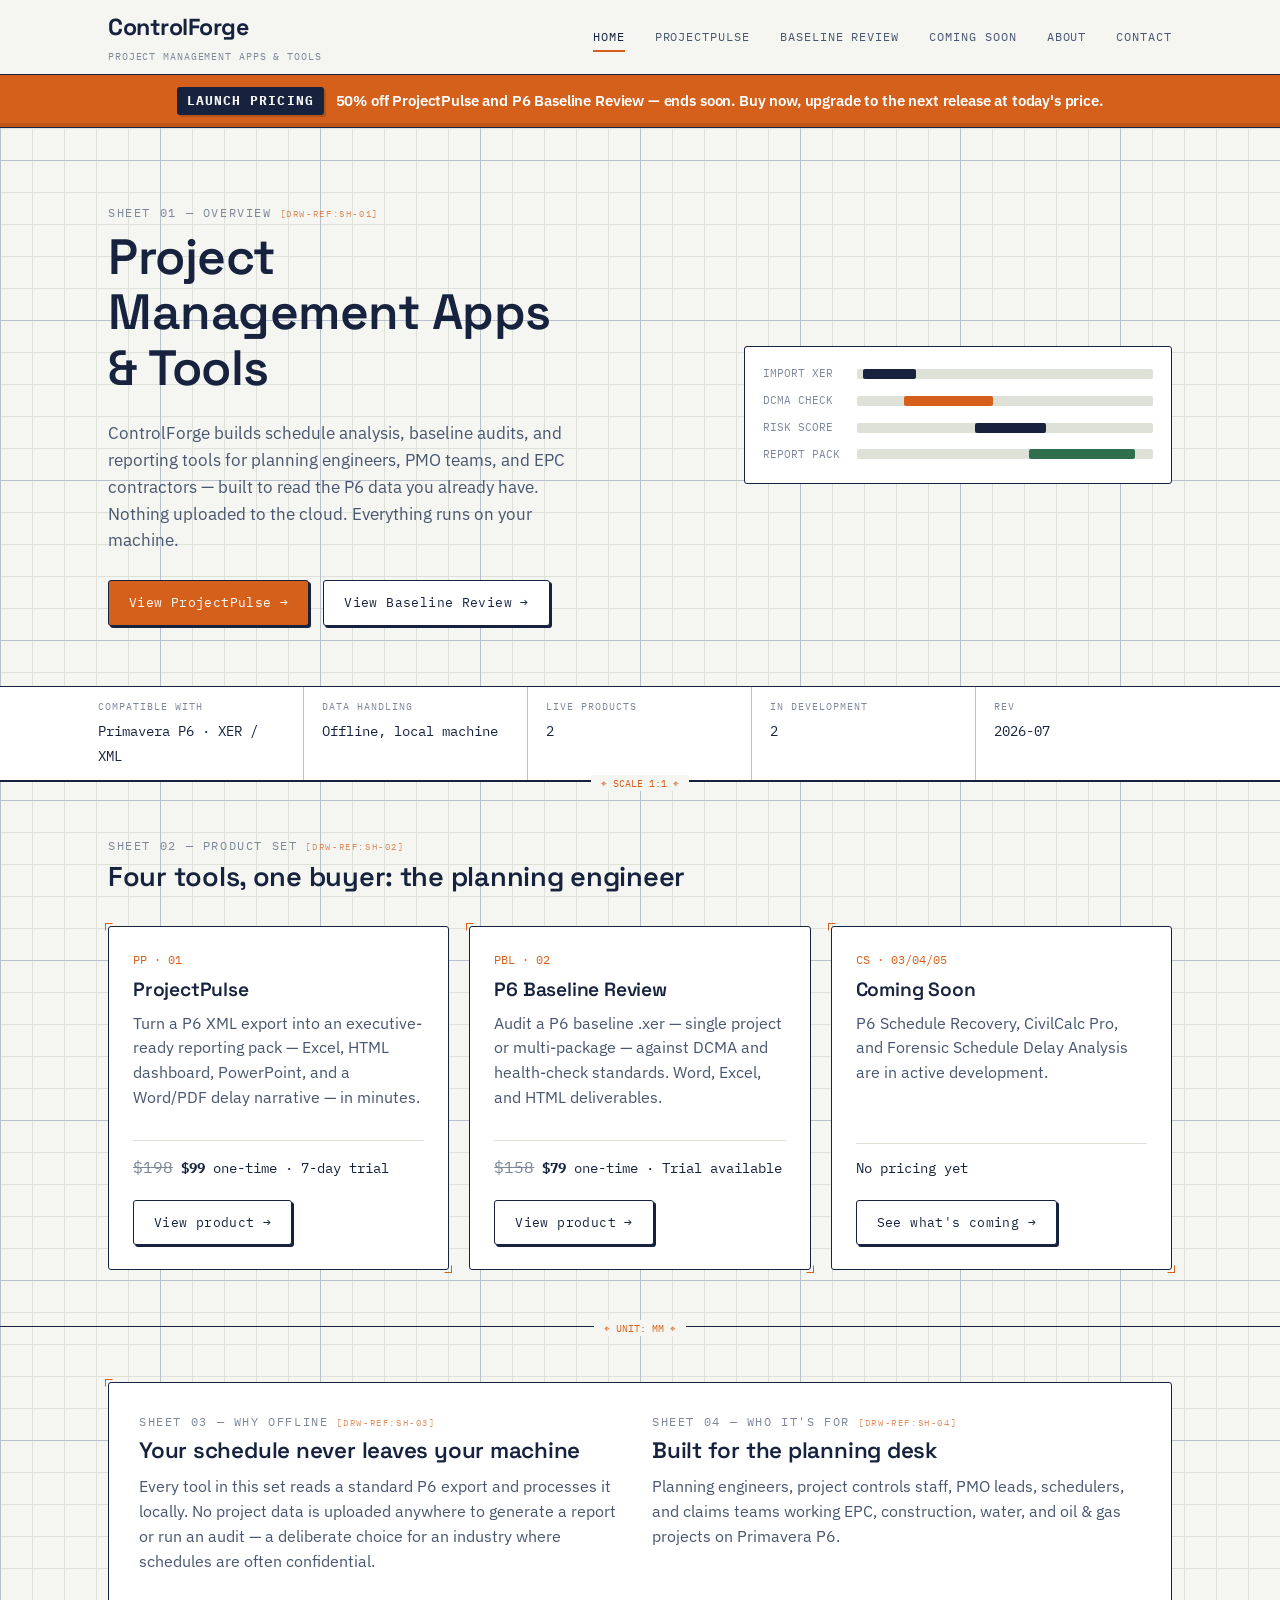
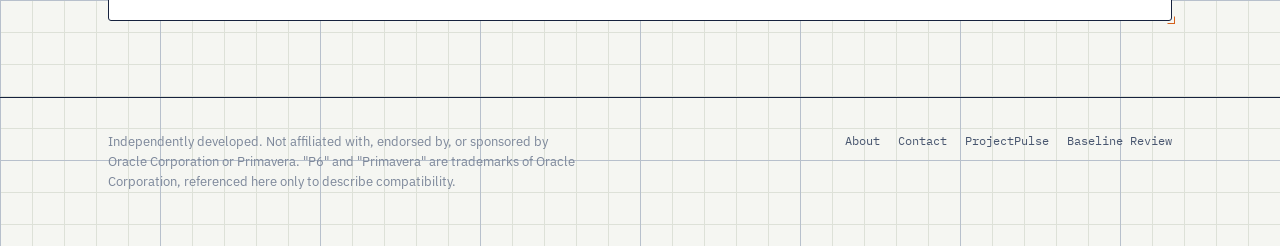
==== commit 4685213d: "Update title separators to pipes, replace coming soon em-dash card index with CS, and update upcomin" ====
--- a/index.html
+++ b/index.html
@@ -3,7 +3,7 @@
 <head>
 <meta charset="utf-8">
 <meta name="viewport" content="width=device-width, initial-scale=1">
-<title>ControlForge — Project Management Apps & Tools</title>
+<title>ControlForge | Project Management Apps &amp; Tools</title>
 <meta name="description" content="ControlForge builds project management apps and tools for Primavera P6 planning and cost control engineers — schedule analysis, baseline audits, and reporting. Built by an engineer who uses P6 every day.">
 <link rel="preconnect" href="https://fonts.googleapis.com">
 <link rel="preconnect" href="https://fonts.gstatic.com" crossorigin>
@@ -118,7 +118,7 @@
       </div>
 
       <div class="card">
-        <span class="num">— · 03/04/05</span>
+        <span class="num">CS · 03/04/05</span>
         <h3>Coming Soon</h3>
         <p>P6 Schedule Recovery, CivilCalc Pro, and Forensic Schedule Delay Analysis are in active development.</p>
         <div class="price">No pricing yet</div>
